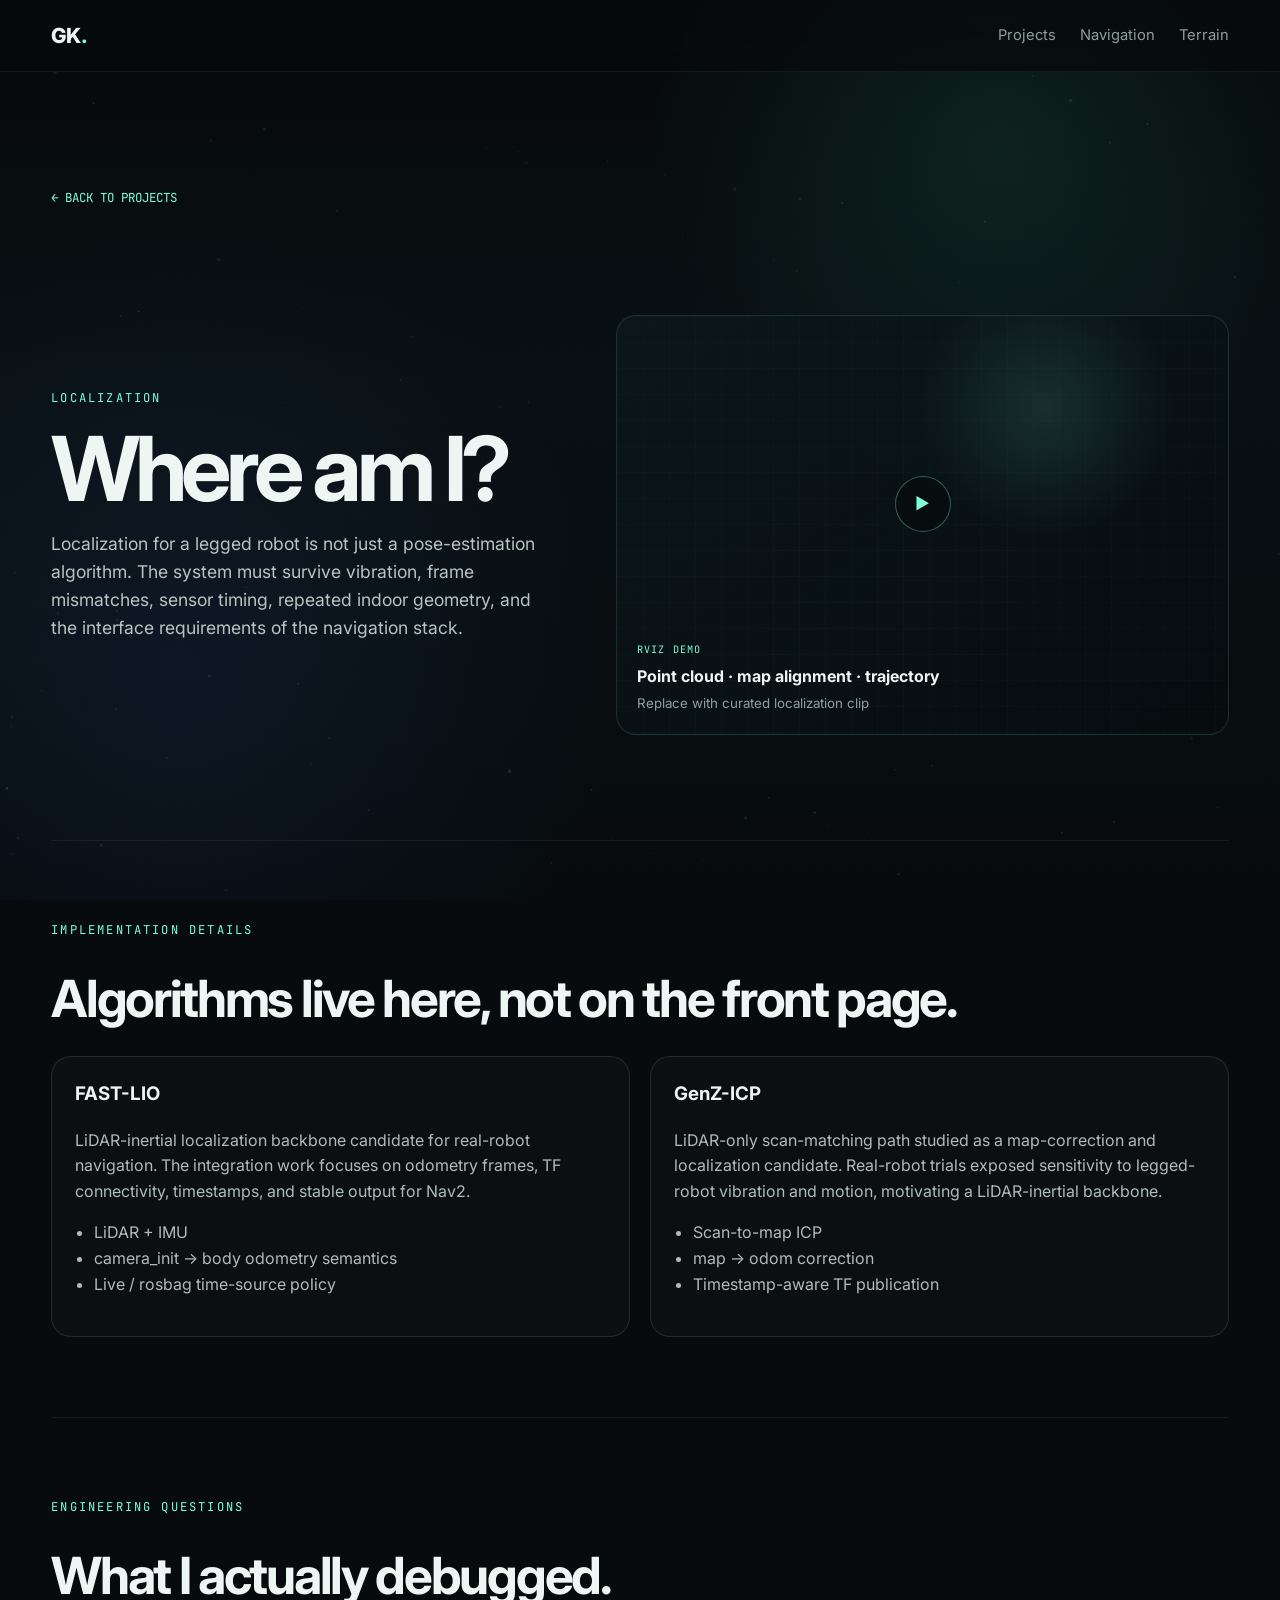
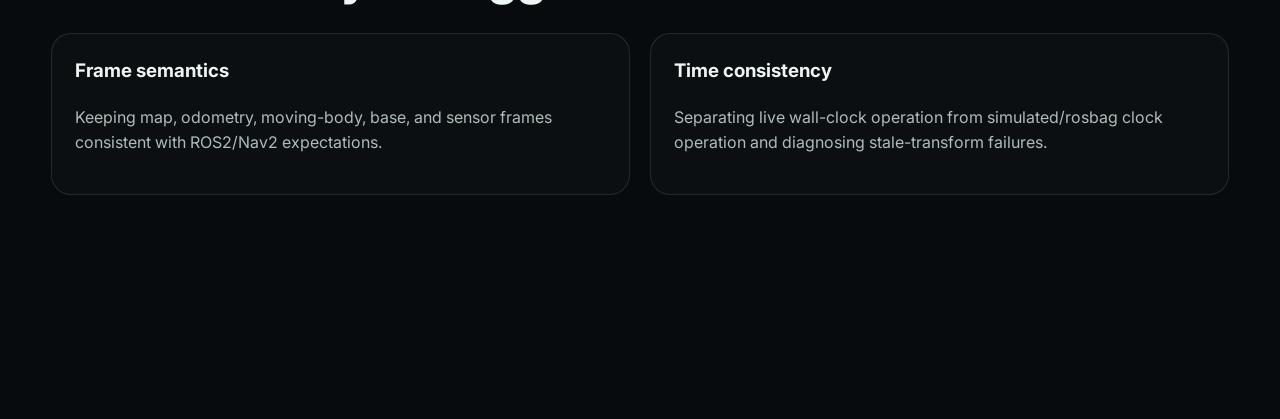
==== localization.html @ fdf45ed2 "feat: add localization case study" ====
<!doctype html><html lang="en"><head><meta charset="utf-8"><meta name="viewport" content="width=device-width,initial-scale=1"><title>Localization · Gyoomin Kim</title><link rel="preconnect" href="https://fonts.googleapis.com"><link rel="preconnect" href="https://fonts.gstatic.com" crossorigin><link href="https://fonts.googleapis.com/css2?family=Inter:wght@400;500;600;700;800&family=JetBrains+Mono:wght@400;500;600&display=swap" rel="stylesheet"><link rel="stylesheet" href="styles.css"><link rel="stylesheet" href="v2.css"></head><body><canvas id="pointcloud" aria-hidden="true"></canvas><div class="noise" aria-hidden="true"></div><header class="site-header"><a class="brand" href="index.html">GK<span class="brand-dot">.</span></a><nav class="nav"><a href="index.html#projects">Projects</a><a href="navigation.html">Navigation</a><a href="terrain-planning.html">Terrain</a></nav></header><main class="section-shell case-page"><a class="back-link" href="index.html#projects">← BACK TO PROJECTS</a><section class="case-hero"><div><p class="eyebrow">LOCALIZATION</p><h1>Where am I?</h1><p class="case-lead">Localization for a legged robot is not just a pose-estimation algorithm. The system must survive vibration, frame mismatches, sensor timing, repeated indoor geometry, and the interface requirements of the navigation stack.</p></div><div class="media-slot case-media"><span>RVIZ DEMO</span><strong>Point cloud · map alignment · trajectory</strong><small>Replace with curated localization clip</small></div></section><section class="case-section"><p class="eyebrow">IMPLEMENTATION DETAILS</p><h2>Algorithms live here, not on the front page.</h2><div class="case-grid"><div class="case-block"><h3>FAST-LIO</h3><p>LiDAR-inertial localization backbone candidate for real-robot navigation. The integration work focuses on odometry frames, TF connectivity, timestamps, and stable output for Nav2.</p><ul><li>LiDAR + IMU</li><li>camera_init → body odometry semantics</li><li>Live / rosbag time-source policy</li></ul></div><div class="case-block"><h3>GenZ-ICP</h3><p>LiDAR-only scan-matching path studied as a map-correction and localization candidate. Real-robot trials exposed sensitivity to legged-robot vibration and motion, motivating a LiDAR-inertial backbone.</p><ul><li>Scan-to-map ICP</li><li>map → odom correction</li><li>Timestamp-aware TF publication</li></ul></div></div></section><section class="case-section"><p class="eyebrow">ENGINEERING QUESTIONS</p><h2>What I actually debugged.</h2><div class="case-grid"><div class="case-block"><h3>Frame semantics</h3><p>Keeping map, odometry, moving-body, base, and sensor frames consistent with ROS2/Nav2 expectations.</p></div><div class="case-block"><h3>Time consistency</h3><p>Separating live wall-clock operation from simulated/rosbag clock operation and diagnosing stale-transform failures.</p></div></div></section></main><script src="script.js"></script></body></html>
---- styles.css ----
:root {
  --bg: #070b0d;
  --panel: rgba(14, 21, 24, 0.82);
  --panel-2: rgba(19, 28, 32, 0.92);
  --text: #eef6f4;
  --muted: #8da09c;
  --line: rgba(160, 255, 225, 0.12);
  --accent: #7dffd6;
  --accent-2: #95bfff;
  --danger: #ff7d9c;
  --shadow: 0 24px 90px rgba(0, 0, 0, 0.35);
}

* { box-sizing: border-box; }
html { scroll-behavior: smooth; }
body {
  margin: 0;
  color: var(--text);
  background: var(--bg);
  font-family: Inter, system-ui, -apple-system, BlinkMacSystemFont, "Segoe UI", sans-serif;
  line-height: 1.6;
  overflow-x: hidden;
}

a { color: inherit; text-decoration: none; }
button { font: inherit; }

#pointcloud {
  position: fixed;
  inset: 0;
  width: 100%;
  height: 100%;
  opacity: .32;
  z-index: -3;
}

.noise {
  pointer-events: none;
  position: fixed;
  inset: 0;
  z-index: -2;
  opacity: .06;
  background-image: radial-gradient(rgba(255,255,255,.9) .45px, transparent .45px);
  background-size: 5px 5px;
  mix-blend-mode: soft-light;
}

body::before {
  content: "";
  position: fixed;
  inset: 0;
  z-index: -4;
  background:
    radial-gradient(circle at 78% 16%, rgba(72, 226, 183, .10), transparent 28%),
    radial-gradient(circle at 14% 74%, rgba(68, 132, 255, .09), transparent 34%),
    linear-gradient(180deg, #06090b 0%, #091013 42%, #070b0d 100%);
}

.site-header {
  position: sticky;
  top: 0;
  z-index: 20;
  min-height: 72px;
  display: flex;
  align-items: center;
  justify-content: space-between;
  padding: 0 4vw;
  border-bottom: 1px solid rgba(255,255,255,.05);
  background: rgba(7, 11, 13, .72);
  backdrop-filter: blur(18px);
}

.brand {
  font-weight: 800;
  letter-spacing: -.04em;
  font-size: 1.3rem;
}
.brand-dot { color: var(--accent); }

.nav { display: flex; gap: 1.5rem; color: var(--muted); font-size: .92rem; }
.nav a:hover { color: var(--text); }

.lang-toggle {
  color: var(--text);
  border: 1px solid var(--line);
  border-radius: 999px;
  background: rgba(255,255,255,.02);
  padding: .42rem .72rem;
  cursor: pointer;
}
.lang-toggle:hover { border-color: rgba(125,255,214,.38); }

.section-shell {
  width: min(1180px, 92vw);
  margin: 0 auto;
}

.hero {
  min-height: calc(100vh - 72px);
  display: grid;
  grid-template-columns: 1.05fr .95fr;
  align-items: center;
  gap: clamp(2rem, 6vw, 6rem);
  padding: 8vh 0 9vh;
}

.eyebrow {
  margin: 0 0 1.1rem;
  font-family: "JetBrains Mono", monospace;
  font-size: .76rem;
  letter-spacing: .18em;
  color: var(--accent);
}

.hero h1,
.section-heading h2,
.about-copy h2,
.contact-section h2 {
  margin: 0;
  letter-spacing: -.055em;
  line-height: .98;
}

.hero h1 {
  font-size: clamp(3.9rem, 8.2vw, 8.4rem);
  max-width: 9ch;
}
.accent-text {
  color: transparent;
  background: linear-gradient(90deg, var(--accent), #b5fff0 46%, var(--accent-2));
  background-clip: text;
  -webkit-background-clip: text;
}

.hero-lead {
  margin: 2rem 0 0;
  max-width: 660px;
  font-size: clamp(1rem, 1.35vw, 1.2rem);
  color: #b6c5c1;
}

.hero-actions { display: flex; gap: .8rem; flex-wrap: wrap; margin-top: 2rem; }
.btn {
  display: inline-flex;
  align-items: center;
  justify-content: center;
  min-height: 46px;
  border-radius: 999px;
  padding: 0 1.15rem;
  font-weight: 650;
  border: 1px solid transparent;
  transition: transform .2s ease, border-color .2s ease, background .2s ease;
}
.btn:hover { transform: translateY(-2px); }
.btn-primary { background: var(--accent); color: #07100d; }
.btn-ghost { border-color: var(--line); background: rgba(255,255,255,.025); }
.btn-ghost:hover { border-color: rgba(125,255,214,.3); }

.status-line {
  margin-top: 2rem;
  display: flex;
  align-items: center;
  gap: .65rem;
  color: var(--muted);
  font-size: .88rem;
}
.status-dot {
  width: 8px;
  height: 8px;
  border-radius: 50%;
  background: var(--accent);
  box-shadow: 0 0 18px rgba(125,255,214,.85);
}

.hero-viz {
  position: relative;
  min-height: 520px;
  border: 1px solid var(--line);
  border-radius: 30px;
  overflow: hidden;
  background: linear-gradient(145deg, rgba(10,18,21,.94), rgba(11,14,18,.78));
  box-shadow: var(--shadow);
}
.viz-grid {
  position: absolute;
  inset: 0;
  background-image:
    linear-gradient(rgba(125,255,214,.055) 1px, transparent 1px),
    linear-gradient(90deg, rgba(125,255,214,.055) 1px, transparent 1px);
  background-size: 34px 34px;
  transform: perspective(600px) rotateX(58deg) scale(1.35) translateY(4%);
  transform-origin: bottom;
  opacity: .65;
}
.route-svg { position: absolute; inset: 9% 5% 8%; width: 90%; height: 84%; }
.route,
.route-shadow { fill: none; stroke-linecap: round; }
.route-shadow { stroke: rgba(125,255,214,.12); stroke-width: 19; }
.route { stroke: var(--accent); stroke-width: 4; stroke-dasharray: 10 10; animation: routeFlow 8s linear infinite; }
.route-start { fill: #e9fff8; }
.route-goal { fill: var(--danger); filter: drop-shadow(0 0 10px rgba(255,125,156,.8)); }
@keyframes routeFlow { to { stroke-dashoffset: -160; } }

.robot-chip {
  position: absolute;
  left: 31%;
  top: 61%;
  display: inline-flex;
  gap: .55rem;
  align-items: center;
  padding: .55rem .75rem;
  border: 1px solid rgba(125,255,214,.28);
  border-radius: 10px;
  background: rgba(7,11,13,.82);
  font-family: "JetBrains Mono", monospace;
  font-size: .75rem;
  box-shadow: 0 0 30px rgba(125,255,214,.08);
}
.robot-icon { color: var(--accent); }

.telemetry {
  position: absolute;
  min-width: 135px;
  border-left: 2px solid var(--accent);
  background: rgba(7,11,13,.74);
  backdrop-filter: blur(8px);
  padding: .55rem .7rem;
  font-family: "JetBrains Mono", monospace;
}
.telemetry span { display: block; color: var(--muted); font-size: .58rem; letter-spacing: .1em; }
.telemetry strong { display: block; margin-top: .1rem; font-size: .72rem; }
.telemetry-a { left: 7%; top: 10%; }
.telemetry-b { right: 6%; top: 42%; }
.telemetry-c { left: 12%; bottom: 7%; }

.stack-strip {
  overflow: hidden;
  border-top: 1px solid rgba(255,255,255,.06);
  border-bottom: 1px solid rgba(255,255,255,.06);
  background: rgba(255,255,255,.016);
}
.marquee { overflow: hidden; white-space: nowrap; }
.marquee-track {
  width: max-content;
  display: flex;
  align-items: center;
  gap: 1.2rem;
  padding: 1rem 0;
  color: #9fafab;
  font-family: "JetBrains Mono", monospace;
  font-size: .74rem;
  animation: marquee 28s linear infinite;
}
.marquee-track i { color: var(--accent); font-style: normal; }
@keyframes marquee { to { transform: translateX(-50%); } }

.work-section,
.system-section,
.about-section,
.contact-section { padding: 9rem 0; }

.section-heading { margin-bottom: 3rem; }
.section-heading h2,
.about-copy h2,
.contact-section h2 { font-size: clamp(2.6rem, 5vw, 5rem); max-width: 12ch; }

.project-card {
  border: 1px solid var(--line);
  border-radius: 26px;
  padding: clamp(1.5rem, 3vw, 2.6rem);
  background: linear-gradient(150deg, rgba(17,25,28,.88), rgba(10,15,18,.72));
  box-shadow: 0 15px 55px rgba(0,0,0,.18);
}
.project-featured { margin-bottom: 1.3rem; }
.project-meta { display: flex; align-items: center; justify-content: space-between; gap: 1rem; margin-bottom: 2rem; }
.project-index { font-family: "JetBrains Mono", monospace; color: var(--accent); }
.project-state { font-family: "JetBrains Mono", monospace; font-size: .67rem; letter-spacing: .12em; color: var(--muted); }
.project-grid { display: grid; grid-template-columns: 1.1fr .9fr; gap: 2rem; align-items: center; }
.project-card h3 { margin: 0; font-size: clamp(2rem, 3.6vw, 4rem); letter-spacing: -.045em; line-height: 1.02; }
.project-card p { color: #aebdba; max-width: 65ch; }
.tag-row { display: flex; gap: .5rem; flex-wrap: wrap; margin: 1.5rem 0; }
.tag-row span { border: 1px solid var(--line); border-radius: 999px; padding: .36rem .62rem; color: #bad0ca; font-family: "JetBrains Mono", monospace; font-size: .69rem; }
.text-link { display: inline-block; margin-top: .6rem; color: var(--accent); font-weight: 650; }
.text-link:hover { text-decoration: underline; text-underline-offset: 4px; }
.project-footnote { margin-top: 2rem; padding-top: 1.3rem; border-top: 1px solid rgba(255,255,255,.06); color: var(--muted); font-size: .9rem; }

.mini-architecture { display: grid; justify-items: center; gap: .45rem; font-family: "JetBrains Mono", monospace; font-size: .76rem; }
.arch-node { width: min(290px, 100%); text-align: center; border: 1px solid var(--line); border-radius: 13px; padding: .75rem .9rem; background: rgba(255,255,255,.02); }
.arch-node.highlight { color: var(--accent); border-color: rgba(125,255,214,.38); background: rgba(125,255,214,.05); }
.mini-architecture > span { color: #4b625c; }

.project-pair { display: grid; grid-template-columns: 1fr 1fr; gap: 1.3rem; }
.project-pair .project-card h3 { font-size: clamp(1.8rem, 3vw, 3rem); }
.metric-list { list-style: none; padding: 0; margin: 1.6rem 0; border-top: 1px solid rgba(255,255,255,.06); }
.metric-list li { display: flex; justify-content: space-between; gap: 1rem; padding: .85rem 0; border-bottom: 1px solid rgba(255,255,255,.06); font-family: "JetBrains Mono", monospace; font-size: .72rem; }
.metric-list span { color: var(--muted); }
.metric-list strong { text-align: right; }
.small-note { font-size: .9rem; }

.pipeline {
  display: grid;
  grid-template-columns: 1fr auto 1fr auto 1fr auto 1fr auto 1fr;
  align-items: stretch;
  gap: .65rem;
}
.pipeline-step {
  min-height: 180px;
  border: 1px solid var(--line);
  border-radius: 22px;
  padding: 1.25rem;
  background: rgba(255,255,255,.02);
}
.pipeline-step > span { color: var(--accent); font-family: "JetBrains Mono", monospace; font-size: .7rem; }
.pipeline-step strong { display: block; margin-top: 1.5rem; font-size: 1.45rem; letter-spacing: -.03em; }
.pipeline-step p { margin: .4rem 0 0; color: var(--muted); font-size: .85rem; }
.pipeline-arrow { align-self: center; color: #4a625c; }

.about-section { display: grid; grid-template-columns: 1.1fr .9fr; gap: clamp(3rem, 8vw, 7rem); align-items: start; }
.about-copy > p:last-child { max-width: 64ch; color: #aebdba; font-size: 1.03rem; }
.about-facts { display: grid; gap: .75rem; }
.about-facts > div { border-bottom: 1px solid rgba(255,255,255,.07); padding: 1.2rem 0; }
.about-facts span { display: block; color: var(--muted); font-family: "JetBrains Mono", monospace; font-size: .65rem; letter-spacing: .12em; }
.about-facts strong { display: block; margin-top: .25rem; font-size: 1.05rem; }

.contact-section { padding-top: 7rem; padding-bottom: 8rem; }
.contact-section h2 { max-width: 14ch; }

footer {
  width: min(1180px, 92vw);
  margin: 0 auto;
  padding: 2rem 0 3rem;
  display: flex;
  justify-content: space-between;
  gap: 1rem;
  color: #657671;
  font-size: .8rem;
  border-top: 1px solid rgba(255,255,255,.06);
}

.reveal { opacity: 0; transform: translateY(24px); transition: opacity .7s ease, transform .7s ease; }
.reveal.visible { opacity: 1; transform: none; }
.delay-1 { transition-delay: .12s; }

@media (max-width: 960px) {
  .hero { grid-template-columns: 1fr; min-height: auto; padding-top: 6rem; }
  .hero-viz { min-height: 430px; }
  .project-grid, .about-section { grid-template-columns: 1fr; }
  .project-pair { grid-template-columns: 1fr; }
  .pipeline { grid-template-columns: 1fr; }
  .pipeline-arrow { transform: rotate(90deg); justify-self: center; }
  .pipeline-step { min-height: 145px; }
}

@media (max-width: 700px) {
  .site-header { padding: 0 5vw; }
  .nav a:not(:last-child) { display: none; }
  .hero h1 { font-size: clamp(3.2rem, 18vw, 5.3rem); }
  .hero-viz { min-height: 360px; border-radius: 22px; }
  .telemetry { min-width: 112px; }
  .work-section, .system-section, .about-section, .contact-section { padding: 6rem 0; }
  .project-card { border-radius: 20px; }
  .project-meta { align-items: flex-start; flex-direction: column; }
  footer { flex-direction: column; }
}

@media (prefers-reduced-motion: reduce) {
  *, *::before, *::after { scroll-behavior: auto !important; animation-duration: .001ms !important; animation-iteration-count: 1 !important; transition-duration: .001ms !important; }
}
---- v2.css ----
.hero-v2 .telemetry strong { max-width: 170px; }

.capability-card {
  display: grid;
  grid-template-columns: .9fr 1.1fr;
  gap: 2rem;
  align-items: center;
  margin-bottom: 1.4rem;
  border: 1px solid var(--line);
  border-radius: 28px;
  padding: clamp(1.4rem, 3vw, 2.6rem);
  background: linear-gradient(150deg, rgba(17,25,28,.88), rgba(10,15,18,.72));
  box-shadow: 0 15px 55px rgba(0,0,0,.18);
}

.capability-copy h3 {
  margin: 0;
  font-size: clamp(2.2rem, 4.5vw, 4.8rem);
  letter-spacing: -.055em;
  line-height: .98;
}

.capability-copy p {
  color: #aebdba;
  max-width: 62ch;
}

.media-pair {
  display: grid;
  grid-template-columns: 1fr 1fr;
  gap: .9rem;
}

.media-slot {
  position: relative;
  min-height: 285px;
  display: flex;
  flex-direction: column;
  justify-content: flex-end;
  padding: 1.2rem;
  overflow: hidden;
  border: 1px solid rgba(125,255,214,.14);
  border-radius: 20px;
  background:
    radial-gradient(circle at 70% 22%, rgba(125,255,214,.12), transparent 24%),
    linear-gradient(145deg, rgba(12,23,26,.98), rgba(7,12,15,.88));
}

.media-slot::before {
  content: "";
  position: absolute;
  inset: 0;
  opacity: .36;
  background-image:
    linear-gradient(rgba(125,255,214,.06) 1px, transparent 1px),
    linear-gradient(90deg, rgba(125,255,214,.06) 1px, transparent 1px);
  background-size: 26px 26px;
}

.media-slot::after {
  content: "▶";
  position: absolute;
  left: 50%;
  top: 45%;
  transform: translate(-50%, -50%);
  width: 54px;
  height: 54px;
  display: grid;
  place-items: center;
  border: 1px solid rgba(125,255,214,.34);
  border-radius: 50%;
  color: var(--accent);
  background: rgba(7,11,13,.64);
  backdrop-filter: blur(8px);
}

.media-slot > * { position: relative; z-index: 1; }
.media-slot span { color: var(--accent); font-family: "JetBrains Mono", monospace; font-size: .64rem; letter-spacing: .12em; }
.media-slot strong { margin-top: .35rem; font-size: 1rem; }
.media-slot small { margin-top: .2rem; color: var(--muted); }
.media-slot-wide { grid-column: 1 / -1; min-height: 330px; }

.case-page { padding: 7rem 0 9rem; }
.case-hero { display: grid; grid-template-columns: .9fr 1.1fr; gap: 4rem; align-items: center; min-height: 70vh; }
.case-hero h1 { margin: 0; max-width: 10ch; font-size: clamp(3.2rem, 7vw, 7rem); letter-spacing: -.06em; line-height: .96; }
.case-lead { color: #b6c5c1; font-size: 1.1rem; max-width: 62ch; }
.case-media { min-height: 420px; }
.case-section { padding: 5rem 0; border-top: 1px solid rgba(255,255,255,.06); }
.case-section h2 { margin: 0 0 1rem; font-size: clamp(2.2rem, 4vw, 4rem); letter-spacing: -.045em; }
.case-grid { display: grid; grid-template-columns: 1fr 1fr; gap: 1.3rem; }
.case-block { border: 1px solid var(--line); border-radius: 20px; padding: 1.4rem; background: rgba(255,255,255,.02); }
.case-block h3 { margin-top: 0; }
.case-block p, .case-block li { color: #aebdba; }
.case-block ul { padding-left: 1.2rem; }
.back-link { color: var(--accent); font-family: "JetBrains Mono", monospace; font-size: .78rem; }

@media (max-width: 920px) {
  .capability-card,
  .case-hero,
  .case-grid { grid-template-columns: 1fr; }
  .media-pair { grid-template-columns: 1fr; }
  .media-slot-wide { grid-column: auto; }
}
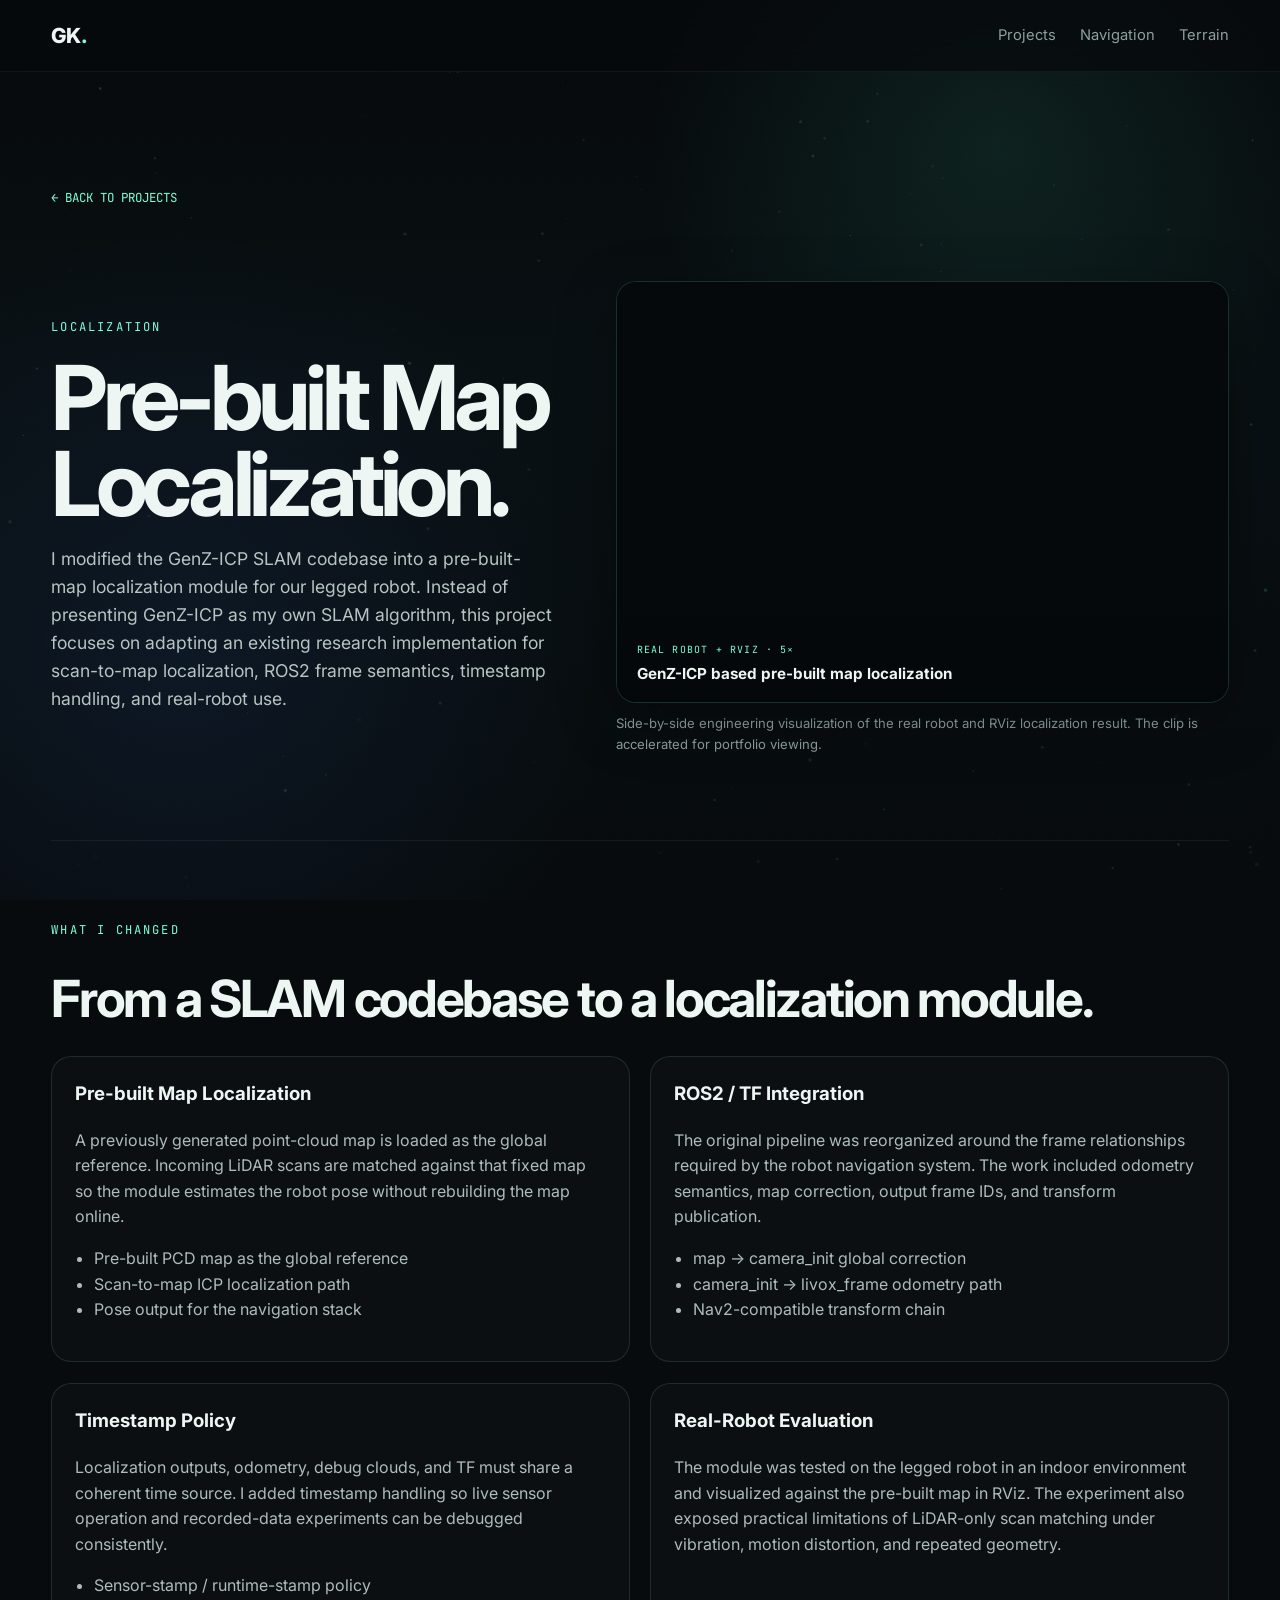
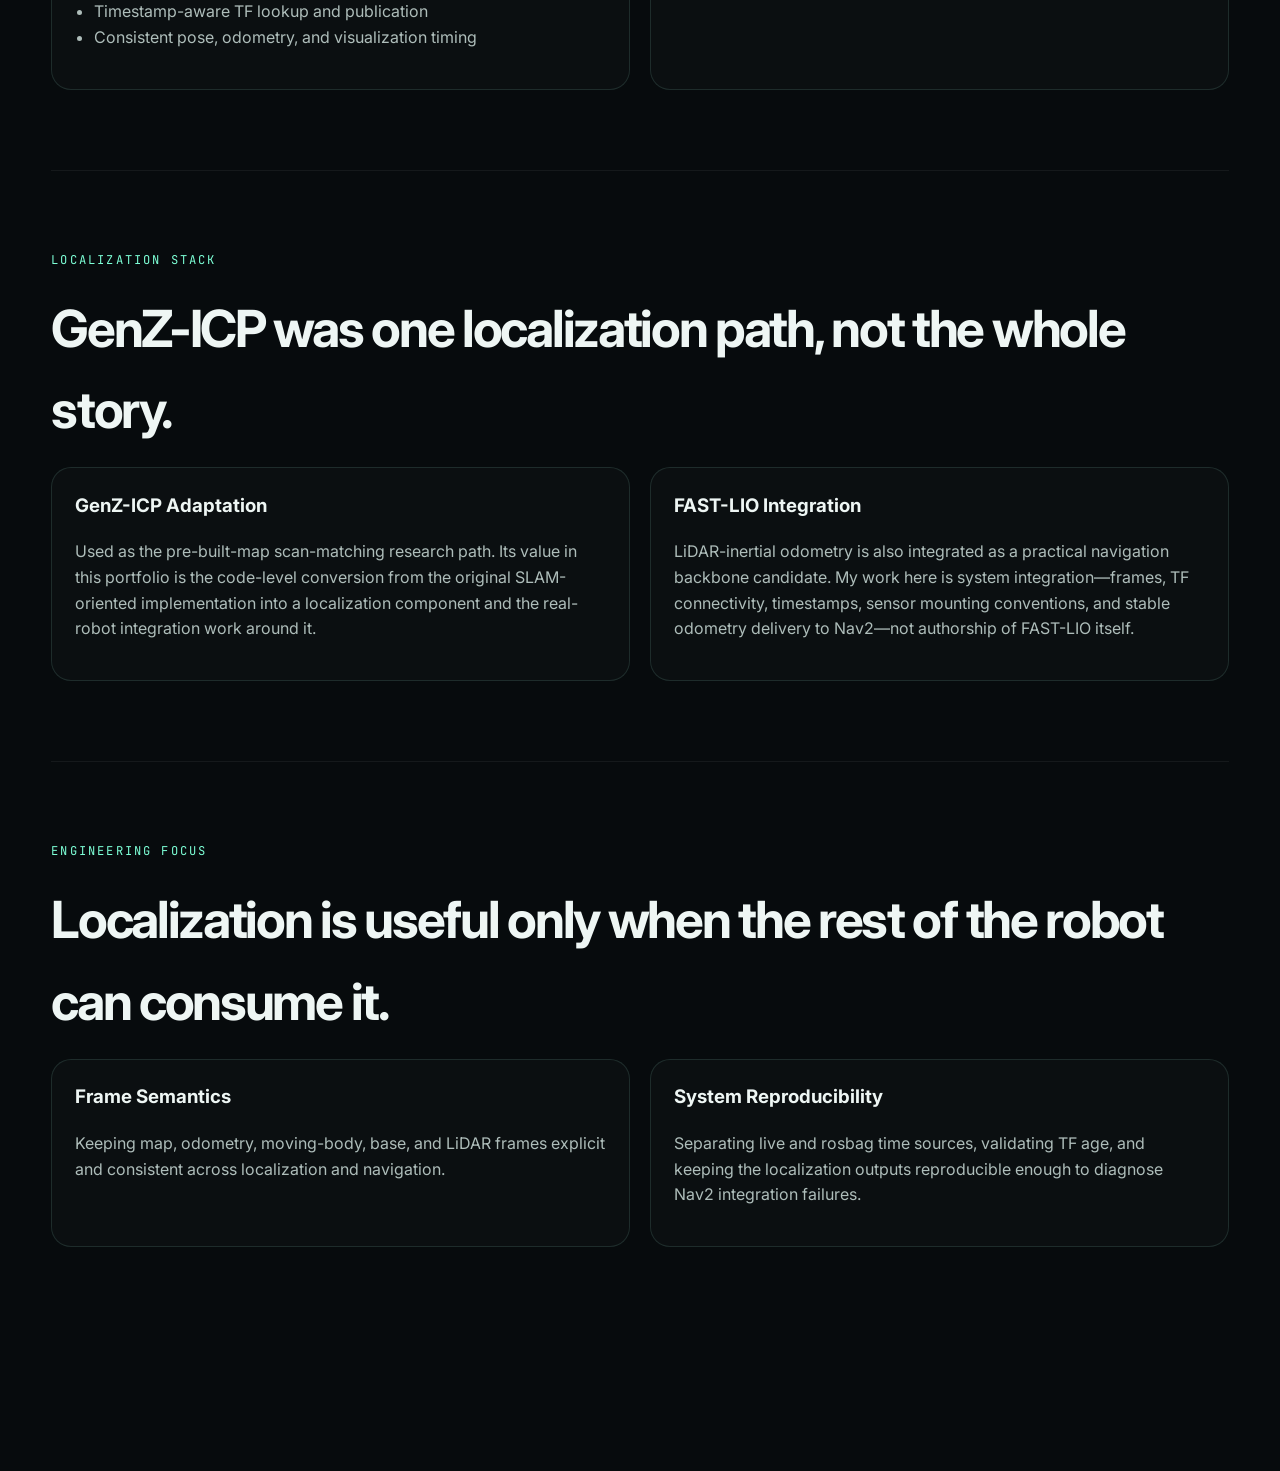
==== commit 04493a9d: "feat: add GenZ-ICP localization case study and video" ====
--- a/localization.html
+++ b/localization.html
@@ -1 +1 @@
-<!doctype html><html lang="en"><head><meta charset="utf-8"><meta name="viewport" content="width=device-width,initial-scale=1"><title>Localization · Gyoomin Kim</title><link rel="preconnect" href="https://fonts.googleapis.com"><link rel="preconnect" href="https://fonts.gstatic.com" crossorigin><link href="https://fonts.googleapis.com/css2?family=Inter:wght@400;500;600;700;800&family=JetBrains+Mono:wght@400;500;600&display=swap" rel="stylesheet"><link rel="stylesheet" href="styles.css"><link rel="stylesheet" href="v2.css"></head><body><canvas id="pointcloud" aria-hidden="true"></canvas><div class="noise" aria-hidden="true"></div><header class="site-header"><a class="brand" href="index.html">GK<span class="brand-dot">.</span></a><nav class="nav"><a href="index.html#projects">Projects</a><a href="navigation.html">Navigation</a><a href="terrain-planning.html">Terrain</a></nav></header><main class="section-shell case-page"><a class="back-link" href="index.html#projects">← BACK TO PROJECTS</a><section class="case-hero"><div><p class="eyebrow">LOCALIZATION</p><h1>Where am I?</h1><p class="case-lead">Localization for a legged robot is not just a pose-estimation algorithm. The system must survive vibration, frame mismatches, sensor timing, repeated indoor geometry, and the interface requirements of the navigation stack.</p></div><div class="media-slot case-media"><span>RVIZ DEMO</span><strong>Point cloud · map alignment · trajectory</strong><small>Replace with curated localization clip</small></div></section><section class="case-section"><p class="eyebrow">IMPLEMENTATION DETAILS</p><h2>Algorithms live here, not on the front page.</h2><div class="case-grid"><div class="case-block"><h3>FAST-LIO</h3><p>LiDAR-inertial localization backbone candidate for real-robot navigation. The integration work focuses on odometry frames, TF connectivity, timestamps, and stable output for Nav2.</p><ul><li>LiDAR + IMU</li><li>camera_init → body odometry semantics</li><li>Live / rosbag time-source policy</li></ul></div><div class="case-block"><h3>GenZ-ICP</h3><p>LiDAR-only scan-matching path studied as a map-correction and localization candidate. Real-robot trials exposed sensitivity to legged-robot vibration and motion, motivating a LiDAR-inertial backbone.</p><ul><li>Scan-to-map ICP</li><li>map → odom correction</li><li>Timestamp-aware TF publication</li></ul></div></div></section><section class="case-section"><p class="eyebrow">ENGINEERING QUESTIONS</p><h2>What I actually debugged.</h2><div class="case-grid"><div class="case-block"><h3>Frame semantics</h3><p>Keeping map, odometry, moving-body, base, and sensor frames consistent with ROS2/Nav2 expectations.</p></div><div class="case-block"><h3>Time consistency</h3><p>Separating live wall-clock operation from simulated/rosbag clock operation and diagnosing stale-transform failures.</p></div></div></section></main><script src="script.js"></script></body></html>+<!doctype html><html lang="en"><head><meta charset="utf-8"><meta name="viewport" content="width=device-width,initial-scale=1"><title>Localization · Gyoomin Kim</title><link rel="preconnect" href="https://fonts.googleapis.com"><link rel="preconnect" href="https://fonts.gstatic.com" crossorigin><link href="https://fonts.googleapis.com/css2?family=Inter:wght@400;500;600;700;800&family=JetBrains+Mono:wght@400;500;600&display=swap" rel="stylesheet"><link rel="stylesheet" href="styles.css"><link rel="stylesheet" href="v2.css"></head><body><canvas id="pointcloud" aria-hidden="true"></canvas><div class="noise" aria-hidden="true"></div><header class="site-header"><a class="brand" href="index.html">GK<span class="brand-dot">.</span></a><nav class="nav"><a href="index.html#projects">Projects</a><a href="navigation.html">Navigation</a><a href="terrain-planning.html">Terrain</a></nav></header><main class="section-shell case-page"><a class="back-link" href="index.html#projects">← BACK TO PROJECTS</a><section class="case-hero"><div><p class="eyebrow">LOCALIZATION</p><h1>Pre-built Map Localization.</h1><p class="case-lead">I modified the GenZ-ICP SLAM codebase into a pre-built-map localization module for our legged robot. Instead of presenting GenZ-ICP as my own SLAM algorithm, this project focuses on adapting an existing research implementation for scan-to-map localization, ROS2 frame semantics, timestamp handling, and real-robot use.</p></div><div><div class="video-frame hero-video"><video autoplay muted loop playsinline preload="metadata" aria-label="Real robot and RViz visualization of GenZ-ICP based pre-built map localization"><source src="assets/media/genz_localization_web.mp4" type="video/mp4">Your browser does not support HTML5 video.</video><div class="video-caption"><span>REAL ROBOT + RVIZ · 5×</span><strong>GenZ-ICP based pre-built map localization</strong></div></div><p class="video-note">Side-by-side engineering visualization of the real robot and RViz localization result. The clip is accelerated for portfolio viewing.</p></div></section><section class="case-section"><p class="eyebrow">WHAT I CHANGED</p><h2>From a SLAM codebase to a localization module.</h2><div class="case-grid"><div class="case-block"><h3>Pre-built Map Localization</h3><p>A previously generated point-cloud map is loaded as the global reference. Incoming LiDAR scans are matched against that fixed map so the module estimates the robot pose without rebuilding the map online.</p><ul><li>Pre-built PCD map as the global reference</li><li>Scan-to-map ICP localization path</li><li>Pose output for the navigation stack</li></ul></div><div class="case-block"><h3>ROS2 / TF Integration</h3><p>The original pipeline was reorganized around the frame relationships required by the robot navigation system. The work included odometry semantics, map correction, output frame IDs, and transform publication.</p><ul><li>map → camera_init global correction</li><li>camera_init → livox_frame odometry path</li><li>Nav2-compatible transform chain</li></ul></div><div class="case-block"><h3>Timestamp Policy</h3><p>Localization outputs, odometry, debug clouds, and TF must share a coherent time source. I added timestamp handling so live sensor operation and recorded-data experiments can be debugged consistently.</p><ul><li>Sensor-stamp / runtime-stamp policy</li><li>Timestamp-aware TF lookup and publication</li><li>Consistent pose, odometry, and visualization timing</li></ul></div><div class="case-block"><h3>Real-Robot Evaluation</h3><p>The module was tested on the legged robot in an indoor environment and visualized against the pre-built map in RViz. The experiment also exposed practical limitations of LiDAR-only scan matching under vibration, motion distortion, and repeated geometry.</p></div></div></section><section class="case-section"><p class="eyebrow">LOCALIZATION STACK</p><h2>GenZ-ICP was one localization path, not the whole story.</h2><div class="case-grid"><div class="case-block"><h3>GenZ-ICP Adaptation</h3><p>Used as the pre-built-map scan-matching research path. Its value in this portfolio is the code-level conversion from the original SLAM-oriented implementation into a localization component and the real-robot integration work around it.</p></div><div class="case-block"><h3>FAST-LIO Integration</h3><p>LiDAR-inertial odometry is also integrated as a practical navigation backbone candidate. My work here is system integration—frames, TF connectivity, timestamps, sensor mounting conventions, and stable odometry delivery to Nav2—not authorship of FAST-LIO itself.</p></div></div></section><section class="case-section"><p class="eyebrow">ENGINEERING FOCUS</p><h2>Localization is useful only when the rest of the robot can consume it.</h2><div class="case-grid"><div class="case-block"><h3>Frame Semantics</h3><p>Keeping map, odometry, moving-body, base, and LiDAR frames explicit and consistent across localization and navigation.</p></div><div class="case-block"><h3>System Reproducibility</h3><p>Separating live and rosbag time sources, validating TF age, and keeping the localization outputs reproducible enough to diagnose Nav2 integration failures.</p></div></div></section></main><script src="script.js"></script></body></html>
--- a/v2.css
+++ b/v2.css
@@ -20,16 +20,8 @@
   line-height: .98;
 }
 
-.capability-copy p {
-  color: #aebdba;
-  max-width: 62ch;
-}
-
-.media-pair {
-  display: grid;
-  grid-template-columns: 1fr 1fr;
-  gap: .9rem;
-}
+.capability-copy p { color: #aebdba; max-width: 62ch; }
+.media-pair { display: grid; grid-template-columns: 1fr 1fr; gap: .9rem; }
 
 .media-slot {
   position: relative;
@@ -60,13 +52,10 @@
 .media-slot::after {
   content: "▶";
   position: absolute;
-  left: 50%;
-  top: 45%;
+  left: 50%; top: 45%;
   transform: translate(-50%, -50%);
-  width: 54px;
-  height: 54px;
-  display: grid;
-  place-items: center;
+  width: 54px; height: 54px;
+  display: grid; place-items: center;
   border: 1px solid rgba(125,255,214,.34);
   border-radius: 50%;
   color: var(--accent);
@@ -79,6 +68,42 @@
 .media-slot strong { margin-top: .35rem; font-size: 1rem; }
 .media-slot small { margin-top: .2rem; color: var(--muted); }
 .media-slot-wide { grid-column: 1 / -1; min-height: 330px; }
+
+.video-frame {
+  position: relative;
+  overflow: hidden;
+  border: 1px solid rgba(125,255,214,.16);
+  border-radius: 20px;
+  background: #05090b;
+  box-shadow: 0 18px 60px rgba(0,0,0,.28);
+}
+.video-frame video {
+  display: block;
+  width: 100%;
+  height: 100%;
+  min-height: 285px;
+  object-fit: cover;
+  background: #05090b;
+}
+.video-frame.hero-video video { min-height: 420px; }
+.video-caption {
+  position: absolute;
+  left: 0; right: 0; bottom: 0;
+  padding: 2.6rem 1.2rem 1rem;
+  background: linear-gradient(transparent, rgba(3,7,9,.90));
+  pointer-events: none;
+}
+.video-caption span {
+  display: block;
+  color: var(--accent);
+  font-family: "JetBrains Mono", monospace;
+  font-size: .62rem;
+  letter-spacing: .12em;
+}
+.video-caption strong { display: block; margin-top: .2rem; font-size: .95rem; }
+.video-frame video[controls] { cursor: pointer; }
+.video-frame.compact video { min-height: 300px; }
+.video-note { color: var(--muted); font-size: .82rem; margin-top: .65rem; }
 
 .case-page { padding: 7rem 0 9rem; }
 .case-hero { display: grid; grid-template-columns: .9fr 1.1fr; gap: 4rem; align-items: center; min-height: 70vh; }
@@ -100,4 +125,5 @@
   .case-grid { grid-template-columns: 1fr; }
   .media-pair { grid-template-columns: 1fr; }
   .media-slot-wide { grid-column: auto; }
+  .video-frame.hero-video video { min-height: 300px; }
 }
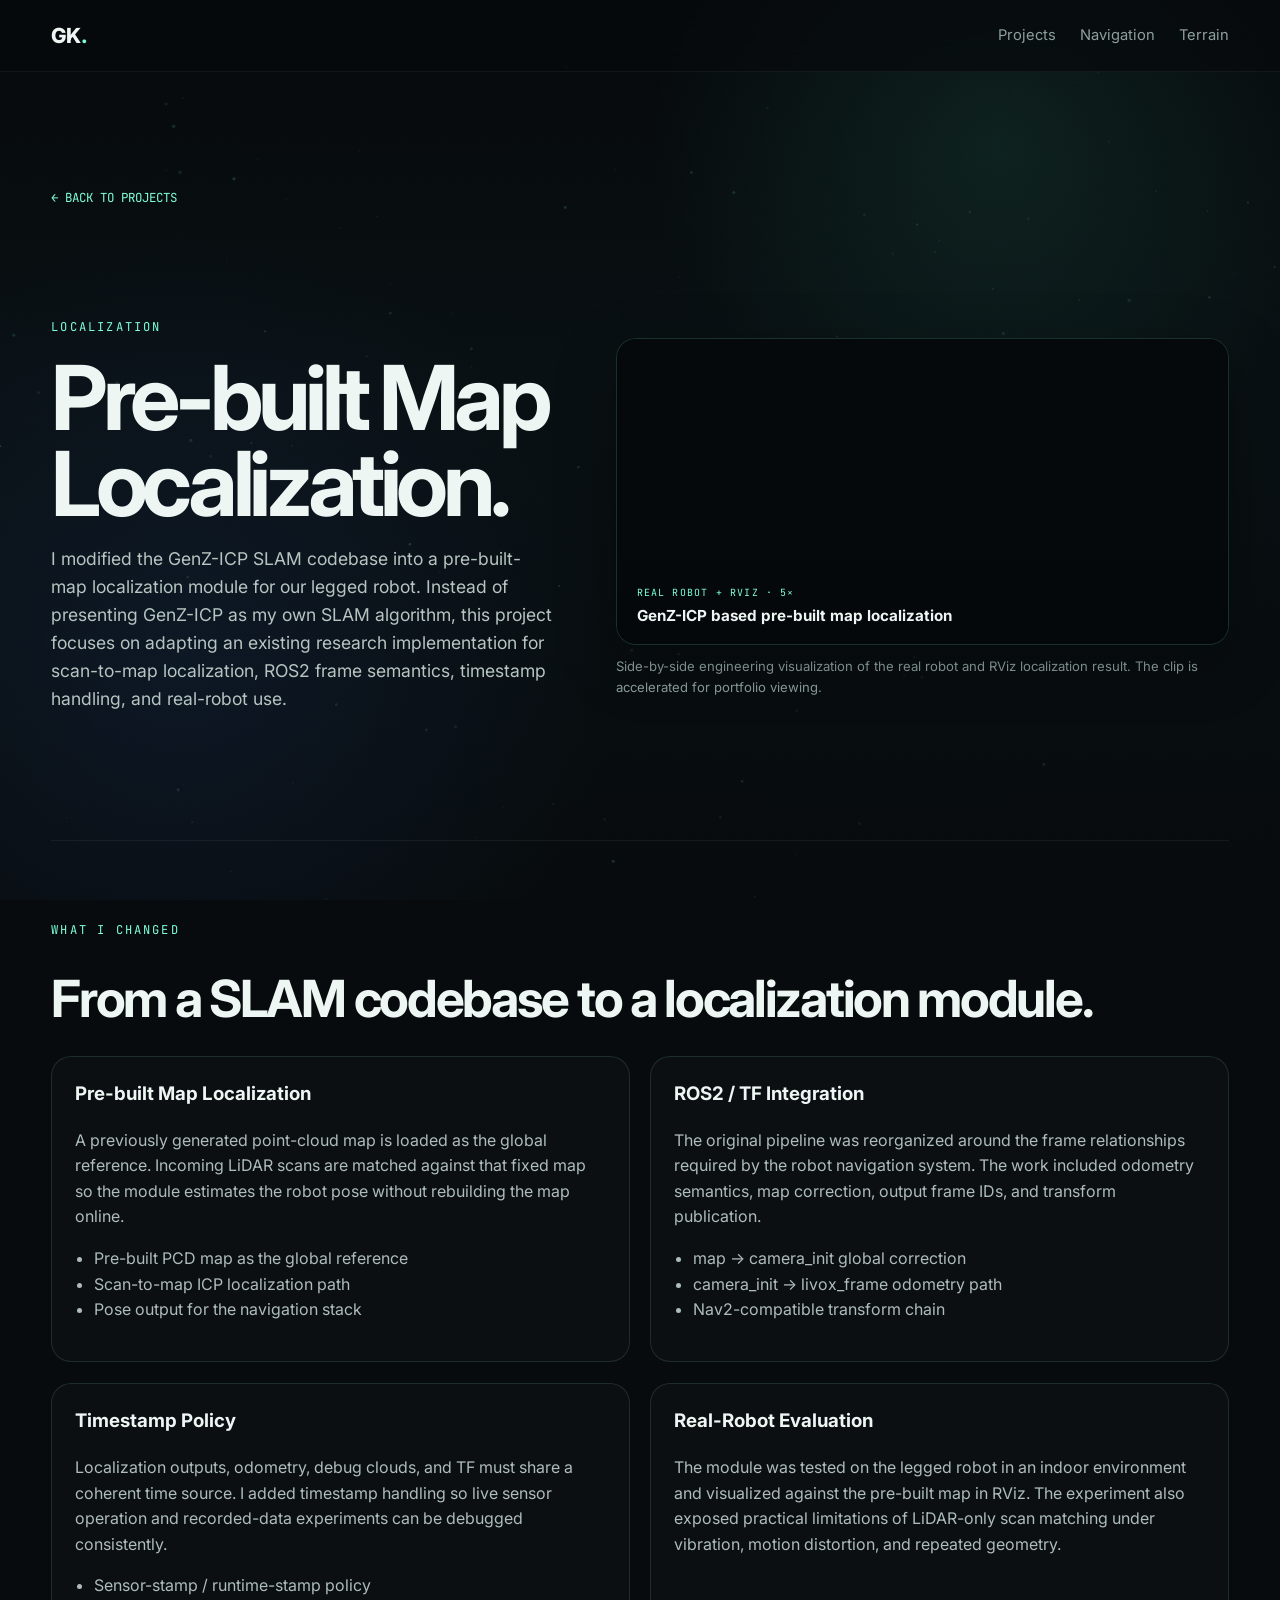
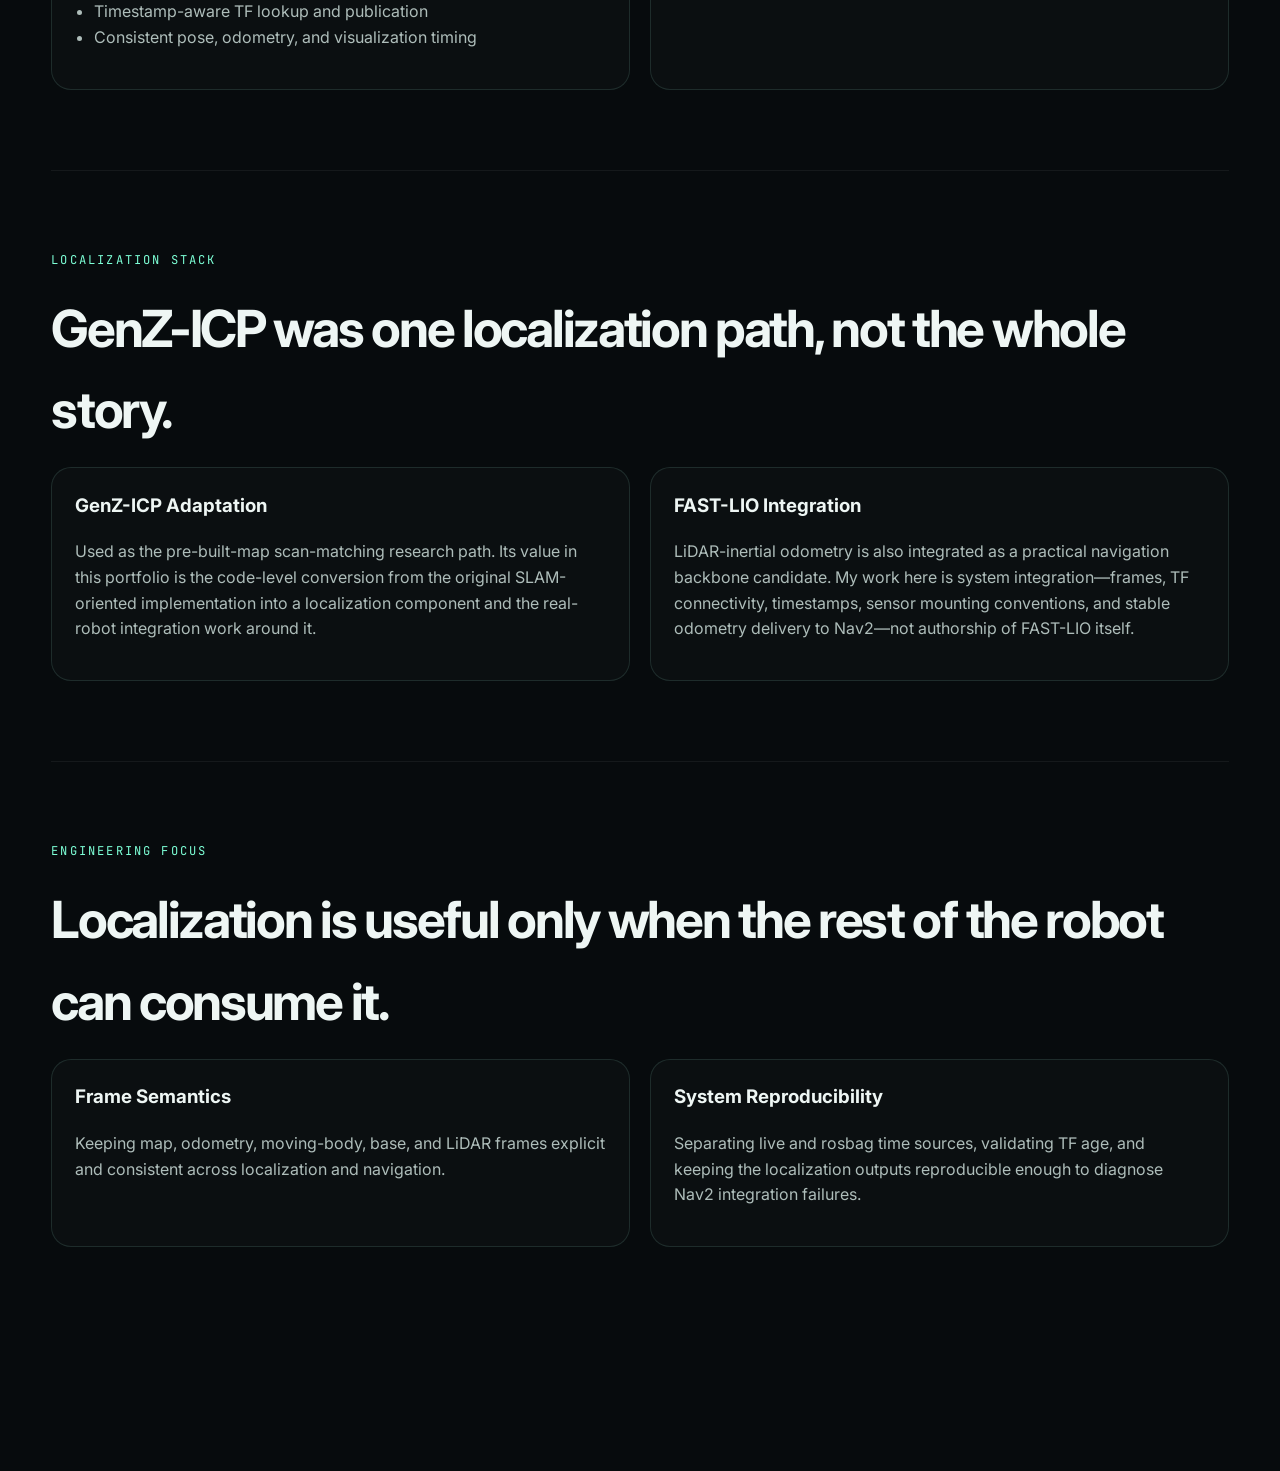
==== commit 2c24d4ca: "fix: stack localization intro and full-width video" ====
--- a/localization.html
+++ b/localization.html
@@ -1 +1 @@
-<!doctype html><html lang="en"><head><meta charset="utf-8"><meta name="viewport" content="width=device-width,initial-scale=1"><title>Localization · Gyoomin Kim</title><link rel="preconnect" href="https://fonts.googleapis.com"><link rel="preconnect" href="https://fonts.gstatic.com" crossorigin><link href="https://fonts.googleapis.com/css2?family=Inter:wght@400;500;600;700;800&family=JetBrains+Mono:wght@400;500;600&display=swap" rel="stylesheet"><link rel="stylesheet" href="styles.css"><link rel="stylesheet" href="v2.css"></head><body><canvas id="pointcloud" aria-hidden="true"></canvas><div class="noise" aria-hidden="true"></div><header class="site-header"><a class="brand" href="index.html">GK<span class="brand-dot">.</span></a><nav class="nav"><a href="index.html#projects">Projects</a><a href="navigation.html">Navigation</a><a href="terrain-planning.html">Terrain</a></nav></header><main class="section-shell case-page"><a class="back-link" href="index.html#projects">← BACK TO PROJECTS</a><section class="case-hero"><div><p class="eyebrow">LOCALIZATION</p><h1>Pre-built Map Localization.</h1><p class="case-lead">I modified the GenZ-ICP SLAM codebase into a pre-built-map localization module for our legged robot. Instead of presenting GenZ-ICP as my own SLAM algorithm, this project focuses on adapting an existing research implementation for scan-to-map localization, ROS2 frame semantics, timestamp handling, and real-robot use.</p></div><div><div class="video-frame hero-video"><video autoplay muted loop playsinline preload="metadata" aria-label="Real robot and RViz visualization of GenZ-ICP based pre-built map localization"><source src="assets/media/genz_localization_web.mp4" type="video/mp4">Your browser does not support HTML5 video.</video><div class="video-caption"><span>REAL ROBOT + RVIZ · 5×</span><strong>GenZ-ICP based pre-built map localization</strong></div></div><p class="video-note">Side-by-side engineering visualization of the real robot and RViz localization result. The clip is accelerated for portfolio viewing.</p></div></section><section class="case-section"><p class="eyebrow">WHAT I CHANGED</p><h2>From a SLAM codebase to a localization module.</h2><div class="case-grid"><div class="case-block"><h3>Pre-built Map Localization</h3><p>A previously generated point-cloud map is loaded as the global reference. Incoming LiDAR scans are matched against that fixed map so the module estimates the robot pose without rebuilding the map online.</p><ul><li>Pre-built PCD map as the global reference</li><li>Scan-to-map ICP localization path</li><li>Pose output for the navigation stack</li></ul></div><div class="case-block"><h3>ROS2 / TF Integration</h3><p>The original pipeline was reorganized around the frame relationships required by the robot navigation system. The work included odometry semantics, map correction, output frame IDs, and transform publication.</p><ul><li>map → camera_init global correction</li><li>camera_init → livox_frame odometry path</li><li>Nav2-compatible transform chain</li></ul></div><div class="case-block"><h3>Timestamp Policy</h3><p>Localization outputs, odometry, debug clouds, and TF must share a coherent time source. I added timestamp handling so live sensor operation and recorded-data experiments can be debugged consistently.</p><ul><li>Sensor-stamp / runtime-stamp policy</li><li>Timestamp-aware TF lookup and publication</li><li>Consistent pose, odometry, and visualization timing</li></ul></div><div class="case-block"><h3>Real-Robot Evaluation</h3><p>The module was tested on the legged robot in an indoor environment and visualized against the pre-built map in RViz. The experiment also exposed practical limitations of LiDAR-only scan matching under vibration, motion distortion, and repeated geometry.</p></div></div></section><section class="case-section"><p class="eyebrow">LOCALIZATION STACK</p><h2>GenZ-ICP was one localization path, not the whole story.</h2><div class="case-grid"><div class="case-block"><h3>GenZ-ICP Adaptation</h3><p>Used as the pre-built-map scan-matching research path. Its value in this portfolio is the code-level conversion from the original SLAM-oriented implementation into a localization component and the real-robot integration work around it.</p></div><div class="case-block"><h3>FAST-LIO Integration</h3><p>LiDAR-inertial odometry is also integrated as a practical navigation backbone candidate. My work here is system integration—frames, TF connectivity, timestamps, sensor mounting conventions, and stable odometry delivery to Nav2—not authorship of FAST-LIO itself.</p></div></div></section><section class="case-section"><p class="eyebrow">ENGINEERING FOCUS</p><h2>Localization is useful only when the rest of the robot can consume it.</h2><div class="case-grid"><div class="case-block"><h3>Frame Semantics</h3><p>Keeping map, odometry, moving-body, base, and LiDAR frames explicit and consistent across localization and navigation.</p></div><div class="case-block"><h3>System Reproducibility</h3><p>Separating live and rosbag time sources, validating TF age, and keeping the localization outputs reproducible enough to diagnose Nav2 integration failures.</p></div></div></section></main><script src="script.js"></script></body></html>+<!doctype html><html lang="en"><head><meta charset="utf-8"><meta name="viewport" content="width=device-width,initial-scale=1"><title>Localization · Gyoomin Kim</title><link rel="preconnect" href="https://fonts.googleapis.com"><link rel="preconnect" href="https://fonts.gstatic.com" crossorigin><link href="https://fonts.googleapis.com/css2?family=Inter:wght@400;500;600;700;800&family=JetBrains+Mono:wght@400;500;600&display=swap" rel="stylesheet"><link rel="stylesheet" href="styles.css"><link rel="stylesheet" href="v2.css"></head><body><canvas id="pointcloud" aria-hidden="true"></canvas><div class="noise" aria-hidden="true"></div><header class="site-header"><a class="brand" href="index.html">GK<span class="brand-dot">.</span></a><nav class="nav"><a href="index.html#projects">Projects</a><a href="navigation.html">Navigation</a><a href="terrain-planning.html">Terrain</a></nav></header><main class="section-shell case-page"><a class="back-link" href="index.html#projects">← BACK TO PROJECTS</a><section class="case-hero case-hero-stacked localization-hero"><div class="case-intro"><p class="eyebrow">LOCALIZATION</p><h1>Pre-built Map Localization.</h1><p class="case-lead">I modified the GenZ-ICP SLAM codebase into a pre-built-map localization module for our legged robot. Instead of presenting GenZ-ICP as my own SLAM algorithm, this project focuses on adapting an existing research implementation for scan-to-map localization, ROS2 frame semantics, timestamp handling, and real-robot use.</p></div><div class="localization-video-block"><div class="video-frame localization-video"><video autoplay muted loop playsinline preload="metadata" aria-label="Real robot and RViz visualization of GenZ-ICP based pre-built map localization"><source src="assets/media/genz_localization_web.mp4" type="video/mp4">Your browser does not support HTML5 video.</video><div class="video-caption"><span>REAL ROBOT + RVIZ · 5×</span><strong>GenZ-ICP based pre-built map localization</strong></div></div><p class="video-note">Side-by-side engineering visualization of the real robot and RViz localization result. The clip is accelerated for portfolio viewing.</p></div></section><section class="case-section"><p class="eyebrow">WHAT I CHANGED</p><h2>From a SLAM codebase to a localization module.</h2><div class="case-grid"><div class="case-block"><h3>Pre-built Map Localization</h3><p>A previously generated point-cloud map is loaded as the global reference. Incoming LiDAR scans are matched against that fixed map so the module estimates the robot pose without rebuilding the map online.</p><ul><li>Pre-built PCD map as the global reference</li><li>Scan-to-map ICP localization path</li><li>Pose output for the navigation stack</li></ul></div><div class="case-block"><h3>ROS2 / TF Integration</h3><p>The original pipeline was reorganized around the frame relationships required by the robot navigation system. The work included odometry semantics, map correction, output frame IDs, and transform publication.</p><ul><li>map → camera_init global correction</li><li>camera_init → livox_frame odometry path</li><li>Nav2-compatible transform chain</li></ul></div><div class="case-block"><h3>Timestamp Policy</h3><p>Localization outputs, odometry, debug clouds, and TF must share a coherent time source. I added timestamp handling so live sensor operation and recorded-data experiments can be debugged consistently.</p><ul><li>Sensor-stamp / runtime-stamp policy</li><li>Timestamp-aware TF lookup and publication</li><li>Consistent pose, odometry, and visualization timing</li></ul></div><div class="case-block"><h3>Real-Robot Evaluation</h3><p>The module was tested on the legged robot in an indoor environment and visualized against the pre-built map in RViz. The experiment also exposed practical limitations of LiDAR-only scan matching under vibration, motion distortion, and repeated geometry.</p></div></div></section><section class="case-section"><p class="eyebrow">LOCALIZATION STACK</p><h2>GenZ-ICP was one localization path, not the whole story.</h2><div class="case-grid"><div class="case-block"><h3>GenZ-ICP Adaptation</h3><p>Used as the pre-built-map scan-matching research path. Its value in this portfolio is the code-level conversion from the original SLAM-oriented implementation into a localization component and the real-robot integration work around it.</p></div><div class="case-block"><h3>FAST-LIO Integration</h3><p>LiDAR-inertial odometry is also integrated as a practical navigation backbone candidate. My work here is system integration—frames, TF connectivity, timestamps, sensor mounting conventions, and stable odometry delivery to Nav2—not authorship of FAST-LIO itself.</p></div></div></section><section class="case-section"><p class="eyebrow">ENGINEERING FOCUS</p><h2>Localization is useful only when the rest of the robot can consume it.</h2><div class="case-grid"><div class="case-block"><h3>Frame Semantics</h3><p>Keeping map, odometry, moving-body, base, and LiDAR frames explicit and consistent across localization and navigation.</p></div><div class="case-block"><h3>System Reproducibility</h3><p>Separating live and rosbag time sources, validating TF age, and keeping the localization outputs reproducible enough to diagnose Nav2 integration failures.</p></div></div></section></main><script src="script.js"></script></body></html>
